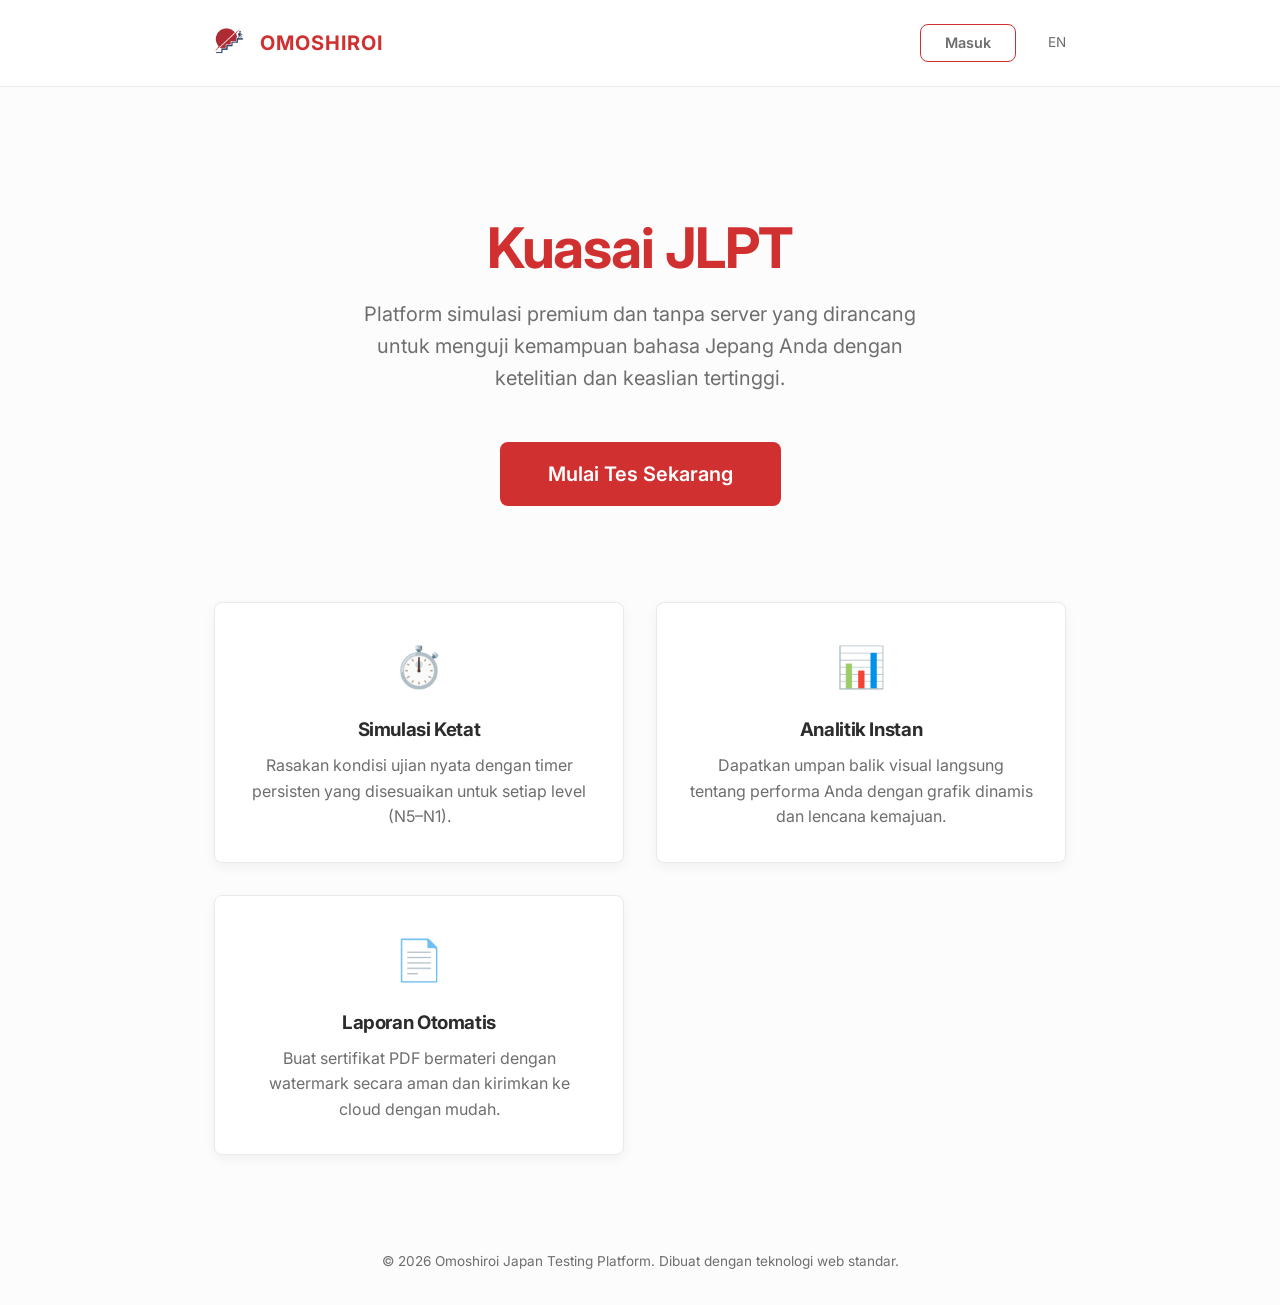
==== jlpt-app/id/index.html @ dc834486 "Add files via upload" ====
<!DOCTYPE html>
<html lang="id">
<head>
    <meta charset="UTF-8">
    <meta name="viewport" content="width=device-width, initial-scale=1.0">
    <meta name="description" content="Platform simulasi JLPT online terbaik untuk mempersiapkan ujian bahasa Jepang N5 hingga N1.">
    <title>OMOSHIROI JAPAN - Platform Tes JLPT</title>
    <link rel="icon" type="image/png" href="../assets/images/favicon.png">
    <link rel="alternate" hreflang="id" href="index.html">
    <link rel="alternate" hreflang="en" href="../en/index.html">
    <link rel="stylesheet" href="../assets/css/style.css">
    <style>
        .hero { text-align: center; padding: 6rem 1rem 4rem; }
        .hero-title { font-size: 3.5rem; color: var(--primary-color); margin-bottom: 1rem; line-height: 1.2; }
        .hero-subtitle { font-size: 1.25rem; color: var(--text-secondary); margin-bottom: 3rem; max-width: 600px; margin-left: auto; margin-right: auto; }
        .features { display: grid; grid-template-columns: repeat(auto-fit, minmax(280px, 1fr)); gap: 2rem; padding: 2rem 0; }
        .feature-card { text-align: center; padding: 2rem; border-radius: var(--radius); background: var(--paper-bg); border: 1px solid var(--border-color); box-shadow: var(--shadow-soft); }
        .feature-icon { font-size: 2.5rem; margin-bottom: 1rem; }
    </style>
</head>
<body>
    <header>
        <div class="container flex items-center justify-between" style="padding: 0.5rem 1.5rem;">
            <a href="index.html" class="brand"><img src="../assets/images/logo.png" alt="Logo" style="height: 30px; margin-right: 0.5rem;"> OMOSHIROI</a>
            <nav class="nav-links">
                <a href="login.html" class="btn btn-outline" style="padding: 0.4rem 1.5rem; font-size: 0.9rem;">Masuk</a>
                <a href="../en/index.html" onclick="localStorage.setItem('lang','en')" style="font-size:0.85rem; margin-left:0.5rem;">EN</a>
            </nav>
        </div>
    </header>

    <main class="container">
        <section class="hero">
            <h1 class="hero-title">Kuasai JLPT</h1>
            <p class="hero-subtitle">Platform simulasi premium dan tanpa server yang dirancang untuk menguji kemampuan bahasa Jepang Anda dengan ketelitian dan keaslian tertinggi.</p>
            <a href="login.html" class="btn btn-primary" style="font-size: 1.25rem; padding: 1rem 3rem;">Mulai Tes Sekarang</a>
        </section>

        <section class="features">
            <div class="feature-card">
                <div class="feature-icon">⏱️</div>
                <h3>Simulasi Ketat</h3>
                <p style="color: var(--text-secondary); margin-top: 0.5rem;">Rasakan kondisi ujian nyata dengan timer persisten yang disesuaikan untuk setiap level (N5–N1).</p>
            </div>
            <div class="feature-card">
                <div class="feature-icon">📊</div>
                <h3>Analitik Instan</h3>
                <p style="color: var(--text-secondary); margin-top: 0.5rem;">Dapatkan umpan balik visual langsung tentang performa Anda dengan grafik dinamis dan lencana kemajuan.</p>
            </div>
            <div class="feature-card">
                <div class="feature-icon">📄</div>
                <h3>Laporan Otomatis</h3>
                <p style="color: var(--text-secondary); margin-top: 0.5rem;">Buat sertifikat PDF bermateri dengan watermark secara aman dan kirimkan ke cloud dengan mudah.</p>
            </div>
        </section>

        <div class="text-center" style="margin-top: 4rem; color: var(--text-secondary); font-size: 0.85rem;">
            © 2026 Omoshiroi Japan Testing Platform. Dibuat dengan teknologi web standar.
        </div>
    </main>

    <script src="../assets/js/utils.js"></script>
    <script>
        document.addEventListener('DOMContentLoaded', () => {
            localStorage.setItem('lang', 'id');
            if (OmoshiroiUtils.getUser()) window.location.href = 'dashboard.html';
        });
    </script>
</body>
</html>
---- jlpt-app/assets/css/style.css ----
@import url('https://fonts.googleapis.com/css2?family=Inter:wght@300;400;600;700&family=Noto+Sans+JP:wght@300;400;500;700&display=swap');

:root {
    --bg-color: #fcfcfc;
    --paper-bg: #ffffff;
    --text-primary: #2c2c2c;
    --text-secondary: #6e6e6e;
    --primary-color: #d13030; /* Minimal Japanese Deep Red */
    --primary-hover: #b02626;
    --sakura-accent: #fbebf0;
    --border-color: #eaeaea;
    --shadow-soft: 0 4px 12px rgba(0, 0, 0, 0.05);
    --shadow-hover: 0 8px 24px rgba(0, 0, 0, 0.08);
    --success-color: #2b8a3e;
    --danger-color: #c92a2a;
    --radius: 8px;
    --font-sans: 'Inter', 'Noto Sans JP', sans-serif;
    --transition: all 0.2s ease-in-out;
}

* {
    margin: 0;
    padding: 0;
    box-sizing: border-box;
}

body {
    font-family: var(--font-sans);
    background-color: var(--bg-color);
    color: var(--text-primary);
    line-height: 1.6;
    min-height: 100vh;
    display: flex;
    flex-direction: column;
}

/* Utilities */
.container {
    max-width: 900px;
    margin: 0 auto;
    padding: 2rem 1.5rem;
    width: 100%;
}

.text-center { text-align: center; }
.mt-1 { margin-top: 1rem; }
.mt-2 { margin-top: 2rem; }
.mb-1 { margin-bottom: 1rem; }
.mb-2 { margin-bottom: 2rem; }
.flex { display: flex; }
.flex-col { flex-direction: column; }
.items-center { align-items: center; }
.justify-between { justify-content: space-between; }
.justify-center { justify-content: center; }

h1, h2, h3, h4, h5 {
    font-weight: 700;
    color: var(--text-primary);
    letter-spacing: -0.02em;
}

/* Header & Navigation */
header {
    background-color: var(--paper-bg);
    border-bottom: 1px solid var(--border-color);
    padding: 1rem 0;
    position: sticky;
    top: 0;
    z-index: 1000;
}

.brand {
    font-weight: 700;
    font-size: 1.25rem;
    color: var(--primary-color);
    text-decoration: none;
    letter-spacing: 0.05em;
    display: flex;
    align-items: center;
    gap: 0.5rem;
}

.nav-links {
    display: flex;
    gap: 1.5rem;
    align-items: center;
}

.nav-links a {
    color: var(--text-secondary);
    text-decoration: none;
    font-size: 0.95rem;
    transition: var(--transition);
}

.nav-links a:hover {
    color: var(--primary-color);
}

/* Cards */
.card {
    background: var(--paper-bg);
    border-radius: var(--radius);
    padding: 2rem;
    box-shadow: var(--shadow-soft);
    border: 1px solid var(--border-color);
    transition: var(--transition);
}

.card:hover {
    box-shadow: var(--shadow-hover);
}

/* Buttons */
.btn {
    display: inline-flex;
    align-items: center;
    justify-content: center;
    padding: 0.75rem 1.5rem;
    font-size: 1rem;
    font-weight: 600;
    border-radius: var(--radius);
    border: none;
    cursor: pointer;
    transition: var(--transition);
    text-decoration: none;
    font-family: inherit;
    gap: 0.5rem;
}

.btn-primary {
    background-color: var(--primary-color);
    color: white;
}

.btn-primary:hover {
    background-color: var(--primary-hover);
}

.btn-outline {
    background-color: transparent;
    border: 1px solid var(--primary-color);
    color: var(--primary-color);
}

.btn-outline:hover {
    background-color: var(--sakura-accent);
}

.btn:disabled {
    opacity: 0.6;
    cursor: not-allowed;
}

/* Inputs */
.form-group {
    margin-bottom: 1.5rem;
    text-align: left;
}

.form-label {
    display: block;
    margin-bottom: 0.5rem;
    font-size: 0.9rem;
    color: var(--text-secondary);
    font-weight: 500;
}

.form-control {
    width: 100%;
    padding: 0.75rem;
    border: 1px solid var(--border-color);
    border-radius: var(--radius);
    font-size: 1rem;
    font-family: inherit;
    transition: var(--transition);
}

.form-control:focus {
    outline: none;
    border-color: var(--primary-color);
    box-shadow: 0 0 0 3px var(--sakura-accent);
}

/* Timer */
.timer-container {
    position: sticky;
    top: 70px;
    z-index: 999;
    background: var(--paper-bg);
    padding: 0.5rem 1rem;
    border-radius: var(--radius);
    box-shadow: var(--shadow-soft);
    text-align: center;
    display: inline-block;
    border: 2px solid var(--primary-color);
    font-weight: 700;
    font-size: 1.5rem;
    color: var(--primary-color);
    margin-bottom: 1.5rem;
}

.timer-critical {
    color: var(--danger-color);
    animation: flash 1s infinite alternate;
}

@keyframes flash {
    from { opacity: 1; }
    to { opacity: 0.6; }
}

/* Progress */
.progress-container {
    width: 100%;
    height: 6px;
    background-color: var(--border-color);
    border-radius: 3px;
    overflow: hidden;
    margin: 1rem 0;
}

.progress-bar {
    height: 100%;
    background-color: var(--primary-color);
    transition: width 0.3s ease;
}

/* Test layout */
.question-item {
    margin-bottom: 2rem;
    padding-bottom: 2rem;
    border-bottom: 1px dashed var(--border-color);
}

.question-item:last-child {
    border-bottom: none;
}

.question-text {
    font-size: 1.15rem;
    font-weight: 500;
    margin-bottom: 1rem;
}

.options-grid {
    display: grid;
    grid-template-columns: 1fr;
    gap: 0.75rem;
}

.option-label {
    display: block;
    padding: 1rem;
    border: 1px solid var(--border-color);
    border-radius: var(--radius);
    cursor: pointer;
    transition: var(--transition);
    background: var(--paper-bg);
}

.option-label:hover {
    background: var(--bg-color);
    border-color: #ccc;
}

.option-label input[type="radio"] {
    margin-right: 0.75rem;
    accent-color: var(--primary-color);
}

.option-label.selected {
    border-color: var(--primary-color);
    background: var(--sakura-accent);
}

/* Dashboard Grid */
.level-grid {
    display: grid;
    grid-template-columns: repeat(auto-fit, minmax(250px, 1fr));
    gap: 1.5rem;
}

.level-card {
    text-align: center;
    cursor: pointer;
    display: flex;
    flex-direction: column;
    justify-content: space-between;
}

.level-title {
    font-size: 2.5rem;
    font-weight: 700;
    color: var(--primary-color);
    margin-bottom: 0.5rem;
}

/* Badge */
.badge {
    display: inline-block;
    padding: 0.25rem 0.75rem;
    border-radius: 999px;
    background: var(--bg-color);
    color: var(--text-secondary);
    font-size: 0.8rem;
    font-weight: 600;
}
.badge-master { background: #fff3cd; color: #856404; }
.badge-pass { background: #d4edda; color: #155724; }
.badge-fail { background: #f8dbdf; color: #721c24; }

/* Modal and hidden elements */
.hidden {
    display: none !important;
}

/* Anti-Cheat UI Enhancements */

/* Protect test copying global constraint */
body.test-mode {
    user-select: none !important;
    -webkit-user-select: none;
    -moz-user-select: none;
    -ms-user-select: none;
    background-image: 
        linear-gradient(rgba(0, 0, 0, 0.02) 1px, transparent 1px),
        linear-gradient(90deg, rgba(0, 0, 0, 0.02) 1px, transparent 1px);
    background-size: 20px 20px;
}

/* Dynamic tile watermark */
.watermark-overlay {
    position: fixed;
    top: 0;
    left: 0;
    width: 100vw;
    height: 100vh;
    pointer-events: none;
    z-index: 9999;
    opacity: 0.05;
    background-image: var(--watermark-bg);
    background-repeat: repeat;
    background-size: 300px;
}

/* Hard blur lock */
.blur-lock {
    filter: blur(15px);
    pointer-events: none;
    user-select: none;
}

/* WhatsApp Float Button */
.whatsapp-float {
    position: fixed;
    bottom: 2rem;
    right: 2rem;
    background-color: #25D366;
    color: white;
    border-radius: 50%;
    width: 60px;
    height: 60px;
    display: flex;
    justify-content: center;
    align-items: center;
    font-size: 2rem;
    box-shadow: var(--shadow-hover);
    cursor: pointer;
    z-index: 1000;
    text-decoration: none;
    transition: var(--transition);
}

.whatsapp-float:hover {
    transform: scale(1.1);
    background-color: #128C7E;
}

@media (max-width: 600px) {
    .container {
        padding: 1rem;
    }
    .brand {
        font-size: 1.1rem;
    }
}
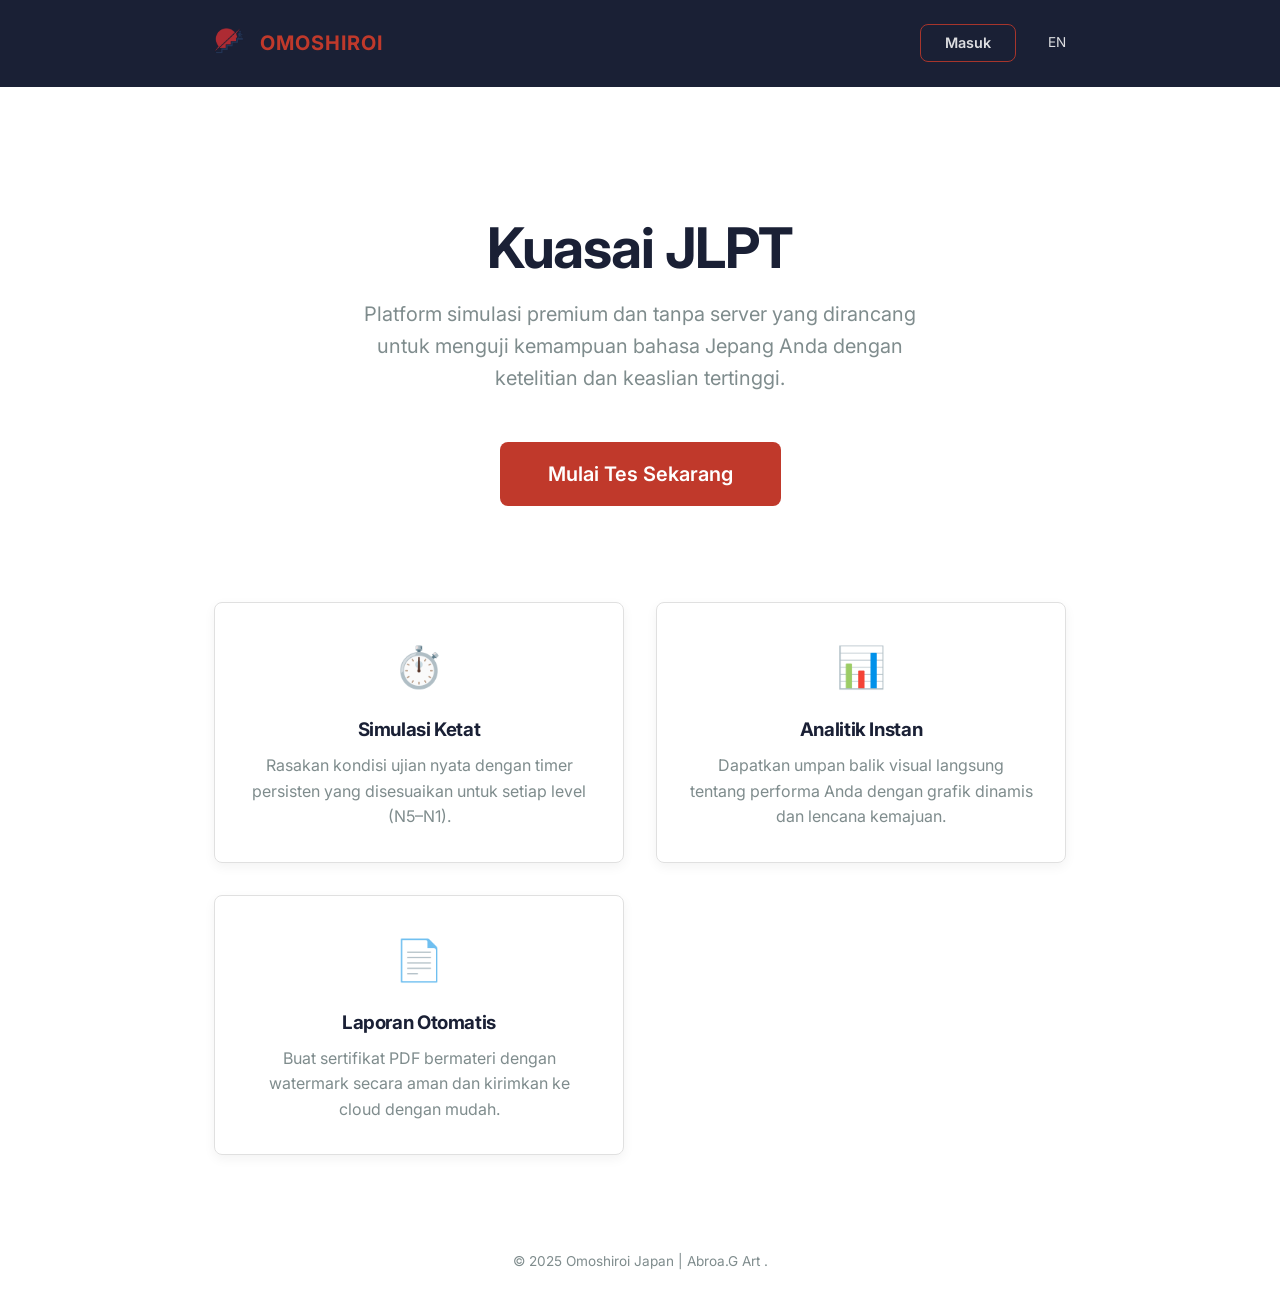
==== commit 5380159a: "Update index.html" ====
--- a/jlpt-app/id/index.html
+++ b/jlpt-app/id/index.html
@@ -55,7 +55,7 @@
         </section>
 
         <div class="text-center" style="margin-top: 4rem; color: var(--text-secondary); font-size: 0.85rem;">
-            © 2026 Omoshiroi Japan Testing Platform. Dibuat dengan teknologi web standar.
+            © 2025 Omoshiroi Japan | Abroa.G Art .
         </div>
     </main>
 
--- a/jlpt-app/assets/css/style.css
+++ b/jlpt-app/assets/css/style.css
@@ -1,18 +1,30 @@
 @import url('https://fonts.googleapis.com/css2?family=Inter:wght@300;400;600;700&family=Noto+Sans+JP:wght@300;400;500;700&display=swap');
 
 :root {
-    --bg-color: #fcfcfc;
-    --paper-bg: #ffffff;
-    --text-primary: #2c2c2c;
-    --text-secondary: #6e6e6e;
-    --primary-color: #d13030; /* Minimal Japanese Deep Red */
-    --primary-hover: #b02626;
-    --sakura-accent: #fbebf0;
-    --border-color: #eaeaea;
+    /* Core Semantic Palette */
+    --primary: #C0392B;     /* Torii Red */
+    --secondary: #1A2035;   /* Deep Navy */
+    --background: #FFFFFF;  /* Main background */
+    --surface: #F2F3F4;     /* Cards, headers, inputs */
+    --accent: #F0C040;      /* Accent Gold */
+
+    /* UI States */
+    --primary-hover: #A93226; /* Darker red */
+    --secondary-hover: #131726; /* Darker navy */
+    --disabled: #BDC3C7;    /* Gray */
+    --primary-light: #fbebf0; /* Soft surface background mapping */
+
+    /* Inherited Semantic Roles */
+    --text-primary: var(--secondary);
+    --text-secondary: #7f8c8d;
+    --border-color: #e0e0e0;
+    
     --shadow-soft: 0 4px 12px rgba(0, 0, 0, 0.05);
     --shadow-hover: 0 8px 24px rgba(0, 0, 0, 0.08);
+    
     --success-color: #2b8a3e;
     --danger-color: #c92a2a;
+    
     --radius: 8px;
     --font-sans: 'Inter', 'Noto Sans JP', sans-serif;
     --transition: all 0.2s ease-in-out;
@@ -26,7 +38,7 @@
 
 body {
     font-family: var(--font-sans);
-    background-color: var(--bg-color);
+    background-color: var(--background);
     color: var(--text-primary);
     line-height: 1.6;
     min-height: 100vh;
@@ -61,8 +73,8 @@
 
 /* Header & Navigation */
 header {
-    background-color: var(--paper-bg);
-    border-bottom: 1px solid var(--border-color);
+    background-color: var(--secondary);
+    border-bottom: 1px solid var(--secondary);
     padding: 1rem 0;
     position: sticky;
     top: 0;
@@ -72,7 +84,7 @@
 .brand {
     font-weight: 700;
     font-size: 1.25rem;
-    color: var(--primary-color);
+    color: #c0392b;
     text-decoration: none;
     letter-spacing: 0.05em;
     display: flex;
@@ -87,19 +99,21 @@
 }
 
 .nav-links a {
-    color: var(--text-secondary);
+    color: var(--background);
     text-decoration: none;
     font-size: 0.95rem;
     transition: var(--transition);
+    opacity: 0.85;
 }
 
 .nav-links a:hover {
-    color: var(--primary-color);
+    color: var(--accent);
+    opacity: 1;
 }
 
 /* Cards */
 .card {
-    background: var(--paper-bg);
+    background: var(--surface);
     border-radius: var(--radius);
     padding: 2rem;
     box-shadow: var(--shadow-soft);
@@ -129,8 +143,8 @@
 }
 
 .btn-primary {
-    background-color: var(--primary-color);
-    color: white;
+    background-color: var(--primary);
+    color: var(--background);
 }
 
 .btn-primary:hover {
@@ -139,12 +153,12 @@
 
 .btn-outline {
     background-color: transparent;
-    border: 1px solid var(--primary-color);
-    color: var(--primary-color);
+    border: 1px solid var(--primary);
+    color: var(--primary);
 }
 
 .btn-outline:hover {
-    background-color: var(--sakura-accent);
+    background-color: var(--primary-light);
 }
 
 .btn:disabled {
@@ -178,8 +192,8 @@
 
 .form-control:focus {
     outline: none;
-    border-color: var(--primary-color);
-    box-shadow: 0 0 0 3px var(--sakura-accent);
+    border-color: var(--primary);
+    box-shadow: 0 0 0 3px var(--primary-light);
 }
 
 /* Timer */
@@ -187,16 +201,16 @@
     position: sticky;
     top: 70px;
     z-index: 999;
-    background: var(--paper-bg);
+    background: var(--surface);
     padding: 0.5rem 1rem;
     border-radius: var(--radius);
     box-shadow: var(--shadow-soft);
     text-align: center;
     display: inline-block;
-    border: 2px solid var(--primary-color);
+    border: 2px solid var(--primary);
     font-weight: 700;
     font-size: 1.5rem;
-    color: var(--primary-color);
+    color: var(--primary);
     margin-bottom: 1.5rem;
 }
 
@@ -222,7 +236,7 @@
 
 .progress-bar {
     height: 100%;
-    background-color: var(--primary-color);
+    background-color: var(--primary);
     transition: width 0.3s ease;
 }
 
@@ -256,22 +270,54 @@
     border-radius: var(--radius);
     cursor: pointer;
     transition: var(--transition);
-    background: var(--paper-bg);
+    background: var(--surface);
 }
 
 .option-label:hover {
-    background: var(--bg-color);
+    background: var(--background);
     border-color: #ccc;
 }
 
 .option-label input[type="radio"] {
     margin-right: 0.75rem;
-    accent-color: var(--primary-color);
+    accent-color: var(--primary);
 }
 
 .option-label.selected {
-    border-color: var(--primary-color);
-    background: var(--sakura-accent);
+    border-color: var(--primary);
+    background: var(--primary-light);
+}
+
+/* Image grid options */
+.options-grid.image-grid {
+    display: grid;
+    grid-template-columns: repeat(2, 1fr);
+    gap: 1rem;
+}
+
+@media (max-width: 600px) {
+    .options-grid.image-grid {
+        grid-template-columns: 1fr;
+    }
+}
+
+.image-option-label {
+    padding: 1.5rem 1rem;
+    display: flex;
+    justify-content: center;
+    align-items: center;
+    min-height: 150px;
+    box-shadow: var(--shadow-soft);
+}
+
+.image-option-label .option-image {
+    max-height: 120px;
+    object-fit: contain;
+    transition: transform 0.2s ease;
+}
+
+.image-option-label:hover .option-image {
+    transform: scale(1.05);
 }
 
 /* Dashboard Grid */
@@ -292,8 +338,33 @@
 .level-title {
     font-size: 2.5rem;
     font-weight: 700;
-    color: var(--primary-color);
+    color: var(--primary);
     margin-bottom: 0.5rem;
+}
+
+/* Locked Card for Freemium */
+.locked-card {
+    position: relative;
+    cursor: auto !important;
+    overflow: hidden;
+}
+
+.locked-card > *:not(.lock-overlay) {
+    filter: blur(3px) grayscale(50%);
+    opacity: 0.5;
+    pointer-events: none;
+}
+
+.lock-overlay {
+    position: absolute;
+    top: 50%;
+    left: 50%;
+    transform: translate(-50%, -50%);
+    font-size: 3.5rem;
+    color: var(--text-primary);
+    z-index: 10;
+    cursor: pointer;
+    text-shadow: 0 2px 10px rgba(0,0,0,0.1);
 }
 
 /* Badge */
@@ -301,7 +372,7 @@
     display: inline-block;
     padding: 0.25rem 0.75rem;
     border-radius: 999px;
-    background: var(--bg-color);
+    background: var(--background);
     color: var(--text-secondary);
     font-size: 0.8rem;
     font-weight: 600;
@@ -313,6 +384,56 @@
 /* Modal and hidden elements */
 .hidden {
     display: none !important;
+}
+
+.modal-overlay {
+    position: fixed;
+    top: 0; left: 0; right: 0; bottom: 0;
+    background: rgba(0,0,0,0.5);
+    display: flex;
+    justify-content: center;
+    align-items: center;
+    z-index: 10000;
+    backdrop-filter: blur(4px);
+    opacity: 0;
+    visibility: hidden;
+    transition: var(--transition);
+}
+
+.modal-overlay.active {
+    opacity: 1;
+    visibility: visible;
+}
+
+.modal-content {
+    background: var(--surface);
+    padding: 2rem;
+    border-radius: var(--radius);
+    max-width: 450px;
+    width: 90%;
+    box-shadow: var(--shadow-hover);
+    position: relative;
+    transform: translateY(20px);
+    transition: var(--transition);
+}
+
+.modal-overlay.active .modal-content {
+    transform: translateY(0);
+}
+
+.modal-close {
+    position: absolute;
+    top: 1rem;
+    right: 1rem;
+    background: transparent;
+    border: none;
+    font-size: 1.5rem;
+    cursor: pointer;
+    color: var(--text-secondary);
+    line-height: 1;
+}
+.modal-close:hover {
+    color: var(--danger-color);
 }
 
 /* Anti-Cheat UI Enhancements */
@@ -385,3 +506,108 @@
         font-size: 1.1rem;
     }
 }
+
+/* -------------------------------------
+   Japanese Theme Decor (Login)
+-------------------------------------- */
+body.login-layout {
+    position: relative;
+    overflow-x: hidden;
+    /* Soft gradient matching paper-bg and subtle sakura */
+    background: linear-gradient(135deg, #fcfcfc 0%, #fbebf0 100%);
+}
+
+.login-layout .container {
+    position: relative;
+    z-index: 10;
+    /* Subtle fade in on load */
+    animation: fadeFormUp 0.8s ease-out forwards;
+}
+
+@keyframes fadeFormUp {
+    0% { opacity: 0; transform: translateY(15px); }
+    100% { opacity: 1; transform: translateY(0); }
+}
+
+.login-layout .card {
+    background: rgba(255, 255, 255, 0.95);
+    backdrop-filter: blur(10px);
+    box-shadow: 0 15px 35px rgba(0,0,0,0.06), 0 0 20px rgba(209, 48, 48, 0.03);
+    border: 1px solid rgba(255,255,255,0.7);
+}
+
+/* Waving Japanese Flag Container */
+.jp-flag-container {
+    position: absolute;
+    top: 16vh;
+    left: 30vw;
+    width: 100px;
+    height: 109px;
+    background: #ffffff;
+    box-shadow: 0 4px 15px rgba(0,0,0,0.05);
+    border-radius: 2px;
+    display: flex;
+    justify-content: center;
+    align-items: center;
+    z-index: 1;
+    transform-origin: top left;
+    animation: flagWave 6s ease-in-out infinite alternate;
+}
+
+/* Adding the rope indicator */
+.jp-flag-container::before {
+    content: '';
+    position: absolute;
+    left: -2px;
+    top: -100px;
+    height: 100px;
+    width: 2px;
+    background: ##cccccc00;
+    z-index: -1;
+}
+
+.jp-flag-circle {
+    width: 20px;
+    height: 20px;
+    background-color: #bc002d;
+    border-radius: 50%;
+}
+
+@keyframes flagWave {
+    0% { transform: rotate(110deg); }
+    100% { transform: rotate(171deg); }
+}
+
+/* Torii Gate Decoration */
+.torii-decoration {
+    position: absolute;
+    top: -24vh;
+    right: 18vw;
+    width: 850px;
+    opacity: 0.5;
+    z-index: 1;
+    pointer-events: none;
+    filter: drop-shadow(0 8px 12px rgba(0,0,0,0.08));
+    animation: floatTorii 8s ease-in-out infinite alternate;
+}
+
+@keyframes floatTorii {
+    0% { transform: translateY(0) scale(1); }
+    100% { transform: translateY(8px) scale(1.02); }
+}
+
+@media (max-width: 768px) {
+    .jp-flag-container {
+        width: 45px;
+        height: 30px;
+        top: 2vh; left: 3vw;
+    }
+    .jp-flag-circle {
+        width: 14px; height: 14px;
+    }
+    .torii-decoration {
+        width: 140px;
+        top: -1vh; right: -5vw;
+        opacity: 0.3;
+    }
+}
